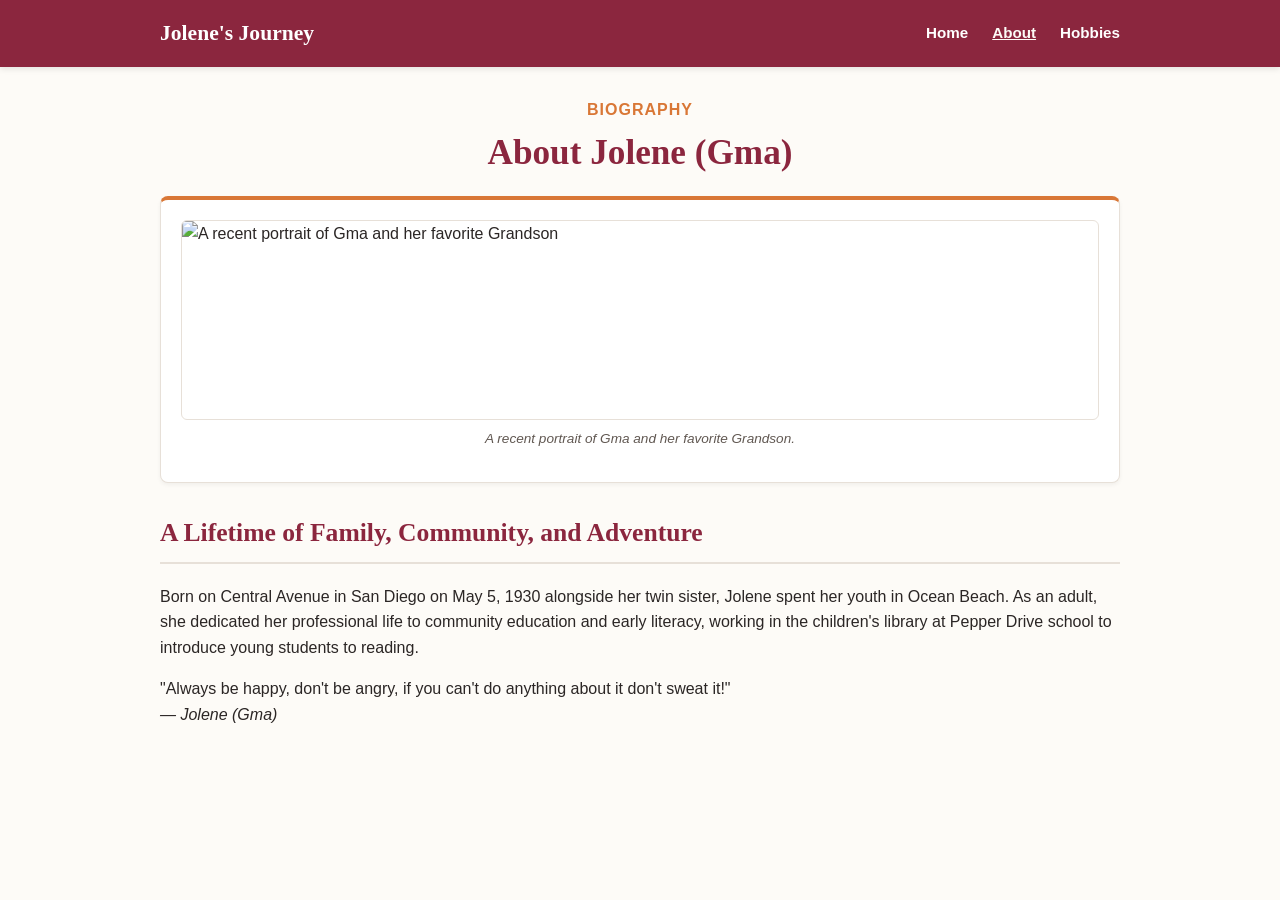
==== about.html @ 8a770721 "Pushing module 6.3 9/13/26" ====
<!--
    Jonathon Walmsley 
    09/13/2026 
    Module 6.3
-->

<!DOCTYPE html>
<html lang="en">
<head>
    <meta charset="UTF-8">
    <meta name="viewport" content="width=device-width, initial-scale=1.0">
    <meta name="description" content="Basic layout for bioSite about page.">
    <title>Jolene's Journey | About</title>
    <link rel="stylesheet" href="css/site.css">
</head>
<body>

    <header>
        <nav>
            <div class="container">
                <span class="brand">Jolene's Journey</span>
                <ul>
                    <li><a href="index.html">Home</a></li>
                    <li><a href="about.html" class="active">About</a></li>
                    <li><a href="hobbies.html">Hobbies</a></li>
                </ul>
            </div>
        </nav>
    </header>


    <div class="container">

        <div class="page-header">
            <p class="subtitle">Biography</p>
            <h1>About Jolene (Gma)</h1>
        </div>

        <div>

            <figure class="card">
                <img src="placeholder.jpg" alt="A recent portrait of Gma and her favorite Grandson">
                <figcaption>A recent portrait of Gma and her favorite Grandson.</figcaption>
            </figure>

                        
            <h2>A Lifetime of Family, Community, and Adventure</h2>
            <p>
                Born on Central Avenue in San Diego on May 5, 1930 alongside her twin sister, Jolene spent her youth in Ocean Beach. As an adult, she dedicated her professional life to community education and early literacy, working in the children's library at Pepper Drive school to introduce young students to reading.
            </p>

            <div class="blockquote-callout">
                <blockquote>
                    "Always be happy, don't be angry, if you can't do anything about it don't sweat it!"
                </blockquote>
                <cite>&mdash; Jolene (Gma)</cite>
            </div>
        </div>

    </div>

</body>
</html>
---- css/site.css ----
/*
    Jonathon Walmsley 
    09/13/2026 
    Module 6.3
*/

:root {
    --primary: #8B263E;       /* Cranberry Rose */
    --secondary: #D97736;     /* Terracotta Gold */
    --accent: #3D6B56;        /* Sage Green */
    --background: #FDFBF7;    /* Warm Parchment */
    --text: #2B2625;          /* Dark Espresso */
    --surface: #FFFFFF;       /* Pure White */
    --border-muted: #E7E0D8;  /* Warm Gray */
    --font-heading: 'Merriweather', Georgia, serif;
    --font-body: 'Open Sans', Arial, sans-serif;
}

* {
    box-sizing: border-box;
    margin: 0;
    padding: 0;
}

body {
    font-family: var(--font-body);
    font-size: 16px;
    line-height: 1.6;
    color: var(--text);
    background-color: var(--background);
    display: flex;
    flex-direction: column;
    min-height: 100vh;
}

/* Headings */
h1, h2, h3 {
    font-family: var(--font-heading);
    color: var(--primary);
    margin-bottom: 12px;
}

h1 {
    font-size: 2.2rem;
    line-height: 1.3;
}

h2 {
    font-size: 1.6rem;
    border-bottom: 2px solid var(--border-muted);
    padding-bottom: 8px;
    margin-top: 30px;
    margin-bottom: 20px;
}

h3 {
    font-size: 1.2rem;
    color: var(--secondary);
    margin-bottom: 10px;
}

p {
    margin-bottom: 16px;
}

.container {
    width: 90%;
    max-width: 960px;
    margin: 0 auto;
}

/* Main Navigation */
header {
    background-color: var(--primary);
    box-shadow: 0 2px 6px rgba(0, 0, 0, 0.1);
}

nav {
    padding: 16px 0;
}

nav .container {
    display: flex;
    justify-content: space-between;
    align-items: center;
}

nav ul {
    display: flex;
    list-style: none;
    gap: 24px;
}

nav ul li a {
    color: #FFFFFF;
    text-decoration: none;
    font-weight: 600;
    font-size: 0.95rem;
}

nav ul li a:hover,
nav ul li a.active {
    color: var(--background);
    text-decoration: underline;
}

.brand {
    color: #FFFFFF;
    font-family: var(--font-heading);
    font-size: 1.35rem;
    font-weight: 700;
}

/* Hero Section */
.hero {
    background-color: #F4EFEB;
    border: 1px solid var(--border-muted);
    border-radius: 12px;
    padding: 40px 24px;
    margin: 30px 0 20px 0;
    text-align: center;
}

.hero p {
    max-width: 700px;
    margin: 0 auto 20px auto;
    font-size: 1.1rem;
}

/* Buttons */
.btn-primary {
    display: inline-block;
    background-color: var(--primary);
    color: #FFFFFF;
    padding: 12px 24px;
    border-radius: 8px;
    font-weight: 600;
    text-decoration: none;
    box-shadow: 0 2px 4px rgba(0, 0, 0, 0.15);
}

.btn-primary:hover {
    background-color: #6F1E31;
    color: #FFFFFF;
    text-decoration: none;
}

/* Card Grid (Landing Page) */
.card-grid {
    display: grid;
    grid-template-columns: repeat(auto-fit, minmax(280px, 1fr));
    gap: 24px;
    margin-bottom: 40px;
}

.card {
    background-color: var(--surface);
    border: 1px solid var(--border-muted);
    border-top: 4px solid var(--secondary);
    border-radius: 8px;
    padding: 20px;
    box-shadow: 0 2px 4px rgba(0, 0, 0, 0.05);
    display: flex;
    flex-direction: column;
}

.card img {
    width: 100%;
    height: 200px;
    object-fit: cover;
    border-radius: 6px;
    border: 1px solid var(--border-muted);
}

.card figcaption {
    font-size: 0.85rem;
    font-style: italic;
    color: #615852;
    margin: 8px 0 12px 0;
    text-align: center;
}

/* Callout / Quote Box */
.quote-block {
    background-color: #F4EFEB;
    border-left: 4px solid var(--accent);
    border-radius: 0 8px 8px 0;
    padding: 20px 24px;
    margin: 24px 0 35px 0;
}

.quote-block blockquote {
    font-family: var(--font-heading);
    font-size: 1.15rem;
    font-style: italic;
    color: var(--text);
    margin-bottom: 6px;
}

.quote-author {
    font-size: 0.9rem;
    font-weight: 600;
    color: var(--accent);
}

/* About Page Styles */
.about-wrapper {
    max-width: 800px;
    margin: 0 auto;
}

.portrait-card {
    background-color: var(--surface);
    border: 1px solid var(--border-muted);
    border-radius: 12px;
    padding: 24px;
    text-align: center;
    margin-bottom: 30px;
    box-shadow: 0 2px 6px rgba(0, 0, 0, 0.05);
}

.portrait-card img {
    max-width: 400px;
    width: 100%;
    height: auto;
    border-radius: 8px;
    border: 1px solid var(--border-muted);
}

.portrait-card figcaption {
    font-size: 0.9rem;
    font-style: italic;
    color: #615852;
    margin-top: 10px;
}

.bio-article {
    background-color: var(--surface);
    border: 1px solid var(--border-muted);
    border-radius: 12px;
    padding: 36px;
    margin-bottom: 35px;
    box-shadow: 0 2px 6px rgba(0, 0, 0, 0.05);
}

.bio-article p {
    font-size: 1.05rem;
    line-height: 1.75;
}

/* Page Header Block */
.page-header {
    text-align: center;
    margin: 30px 0 20px 0;
}

.page-header .subtitle {
    color: var(--secondary);
    font-weight: 600;
    text-transform: uppercase;
    letter-spacing: 1px;
    margin-bottom: 8px;
}

/* Hobbies Alternating Feature Rows */
.feature-list {
    display: flex;
    flex-direction: column;
    gap: 28px;
    margin-bottom: 40px;
}

.feature-row {
    display: flex;
    align-items: center;
    gap: 28px;
    background-color: var(--surface);
    border: 1px solid var(--border-muted);
    border-radius: 12px;
    padding: 24px;
    box-shadow: 0 2px 6px rgba(0, 0, 0, 0.05);
}

.feature-row.reverse {
    flex-direction: row-reverse;
}

.feature-media {
    flex: 1;
    min-width: 260px;
}

.feature-media img {
    width: 100%;
    height: 200px;
    object-fit: cover;
    border-radius: 8px;
    border: 1px solid var(--border-muted);
}

.feature-media figcaption {
    font-size: 0.85rem;
    font-style: italic;
    color: #615852;
    margin-top: 6px;
    text-align: center;
}

.feature-text {
    flex: 1.6;
}

/* General Hyperlinks */
a {
    color: var(--accent);
    text-decoration: none;
    font-weight: 600;
}

a:hover {
    color: var(--primary);
    text-decoration: underline;
}

/* Footer */
footer {
    margin-top: auto;
    background-color: #EDE6DE;
    border-top: 1px solid var(--border-muted);
    padding: 20px 0;
    font-size: 0.9rem;
}

footer .container {
    display: flex;
    justify-content: space-between;
    align-items: center;
    flex-wrap: wrap;
    gap: 12px;
}

@media screen and (max-width: 768px) {
    nav .container {
        flex-direction: column;
        gap: 12px;
    }

    .feature-row,
    .feature-row.reverse {
        flex-direction: column;
        padding: 20px;
    }

    footer .container {
        flex-direction: column;
        text-align: center;
    }
}
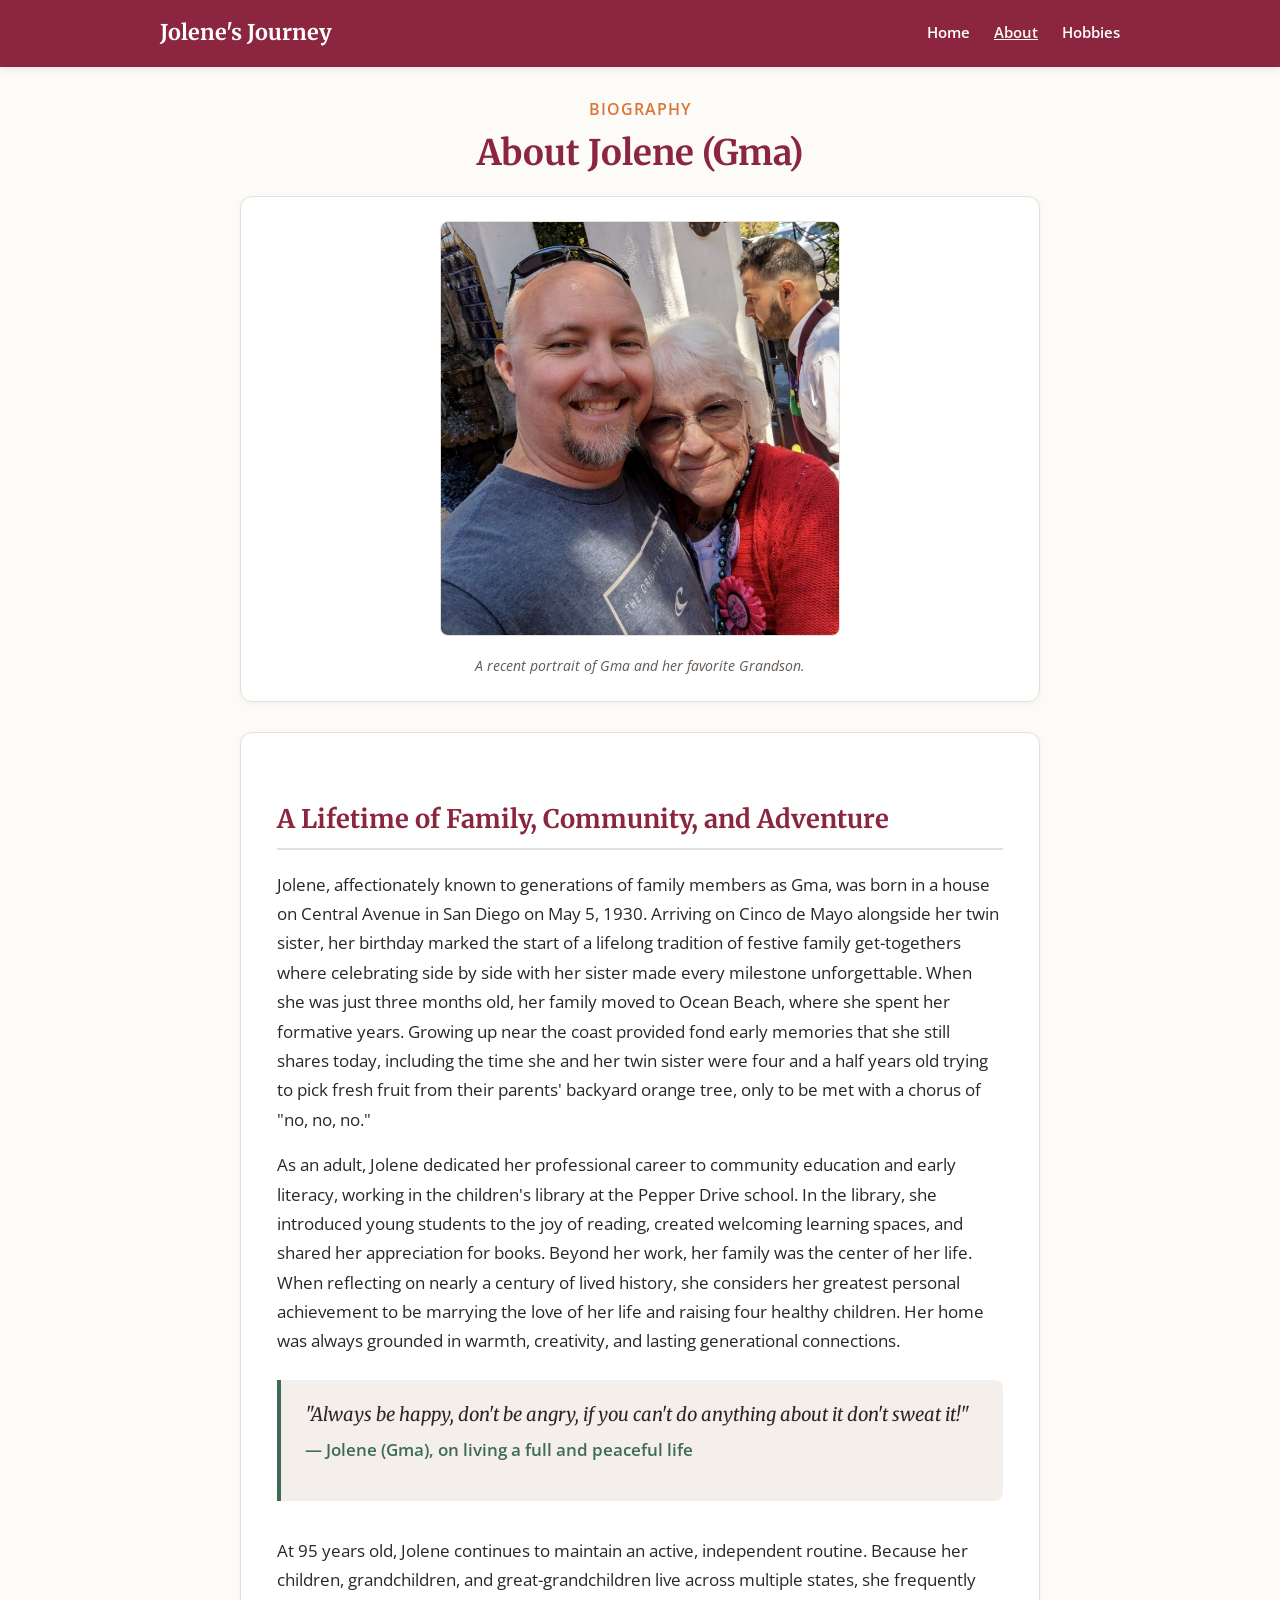
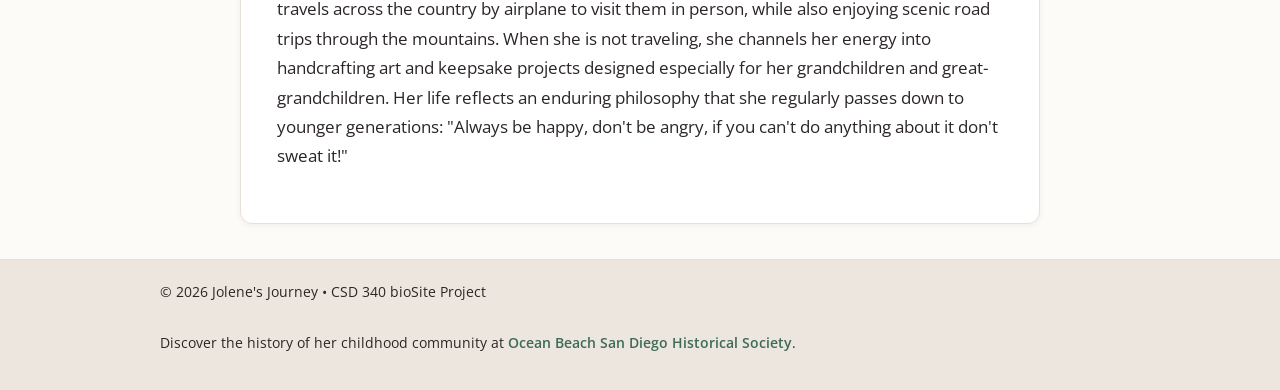
==== commit c49f377a: "Pushing update 9/19/26" ====
--- a/about.html
+++ b/about.html
@@ -1,7 +1,7 @@
 <!--
     Jonathon Walmsley 
-    09/13/2026 
-    Module 6.3
+    09/20/2026 
+    Module 7.2
 -->
 
 <!DOCTYPE html>
@@ -9,8 +9,11 @@
 <head>
     <meta charset="UTF-8">
     <meta name="viewport" content="width=device-width, initial-scale=1.0">
-    <meta name="description" content="Basic layout for bioSite about page.">
+    <meta name="description" content="About Jolene (Gma) - Biography of 95 years of life, family devotion, and career in youth literacy.">
     <title>Jolene's Journey | About</title>
+    <link rel="preconnect" href="https://fonts.googleapis.com">
+    <link rel="preconnect" href="https://fonts.gstatic.com" crossorigin>
+    <link href="https://fonts.googleapis.com/css2?family=Merriweather:wght@400;700&family=Open+Sans:wght@400;600&display=swap" rel="stylesheet">
     <link rel="stylesheet" href="css/site.css">
 </head>
 <body>
@@ -28,36 +31,54 @@
         </nav>
     </header>
 
-
-    <div class="container">
-
-        <div class="page-header">
+    <main class="container about-wrapper">
+        
+        <section class="page-header">
             <p class="subtitle">Biography</p>
             <h1>About Jolene (Gma)</h1>
+        </section>
+
+        <div class="portrait-card">
+            <figure>
+                <img src="images/About.jpg" alt="A recent portrait of Gma and her favorite Grandson">
+                <figcaption>A recent portrait of Gma and her favorite Grandson.</figcaption>
+            </figure>
         </div>
 
-        <div>
-
-            <figure class="card">
-                <img src="placeholder.jpg" alt="A recent portrait of Gma and her favorite Grandson">
-                <figcaption>A recent portrait of Gma and her favorite Grandson.</figcaption>
-            </figure>
-
-                        
+        <article class="bio-article">
             <h2>A Lifetime of Family, Community, and Adventure</h2>
+            
             <p>
-                Born on Central Avenue in San Diego on May 5, 1930 alongside her twin sister, Jolene spent her youth in Ocean Beach. As an adult, she dedicated her professional life to community education and early literacy, working in the children's library at Pepper Drive school to introduce young students to reading.
+                Jolene, affectionately known to generations of family members as Gma, was born in a house on Central Avenue in San Diego on May 5, 1930. Arriving on Cinco de Mayo alongside her twin sister, her birthday marked the start of a lifelong tradition of festive family get-togethers where celebrating side by side with her sister made every milestone unforgettable. When she was just three months old, her family moved to Ocean Beach, where she spent her formative years. Growing up near the coast provided fond early memories that she still shares today, including the time she and her twin sister were four and a half years old trying to pick fresh fruit from their parents' backyard orange tree, only to be met with a chorus of "no, no, no."
             </p>
 
-            <div class="blockquote-callout">
+            <p>
+                As an adult, Jolene dedicated her professional career to community education and early literacy, working in the children's library at the Pepper Drive school. In the library, she introduced young students to the joy of reading, created welcoming learning spaces, and shared her appreciation for books. Beyond her work, her family was the center of her life. When reflecting on nearly a century of lived history, she considers her greatest personal achievement to be marrying the love of her life and raising four healthy children. Her home was always grounded in warmth, creativity, and lasting generational connections.
+            </p>
+
+            <div class="quote-block">
                 <blockquote>
                     "Always be happy, don't be angry, if you can't do anything about it don't sweat it!"
                 </blockquote>
-                <cite>&mdash; Jolene (Gma)</cite>
+                <p class="quote-author">&mdash; Jolene (Gma), on living a full and peaceful life</p>
             </div>
+
+            <p>
+                At 95 years old, Jolene continues to maintain an active, independent routine. Because her children, grandchildren, and great-grandchildren live across multiple states, she frequently travels across the country by airplane to visit them in person, while also enjoying scenic road trips through the mountains. When she is not traveling, she channels her energy into handcrafting art and keepsake projects designed especially for her grandchildren and great-grandchildren. Her life reflects an enduring philosophy that she regularly passes down to younger generations: "Always be happy, don't be angry, if you can't do anything about it don't sweat it!"
+            </p>
+        </article>
+
+    </main>
+
+    <footer>
+        <div class="container">
+            <p>&copy; 2026 Jolene's Journey &bull; CSD 340 bioSite Project</p>
+            <p>
+                Discover the history of her childhood community at 
+                <a href="https://oceanbeachsandiego.com/" target="_blank" rel="noopener noreferrer">Ocean Beach San Diego Historical Society</a>.
+            </p>
         </div>
-
-    </div>
+    </footer>
 
 </body>
 </html>
--- a/css/site.css
+++ b/css/site.css
@@ -1,7 +1,7 @@
 /*
     Jonathon Walmsley 
-    09/13/2026 
-    Module 6.3
+    09/20/2026 
+    Module 7.2
 */
 
 :root {
@@ -85,30 +85,30 @@
     align-items: center;
 }
 
-nav ul {
-    display: flex;
-    list-style: none;
-    gap: 24px;
-}
-
-nav ul li a {
-    color: #FFFFFF;
-    text-decoration: none;
-    font-weight: 600;
-    font-size: 0.95rem;
-}
-
-nav ul li a:hover,
-nav ul li a.active {
-    color: var(--background);
-    text-decoration: underline;
-}
-
 .brand {
     color: #FFFFFF;
     font-family: var(--font-heading);
     font-size: 1.35rem;
     font-weight: 700;
+}
+
+nav ul {
+    display: flex;
+    list-style: none;
+    gap: 24px;
+}
+
+nav ul li a {
+    color: #FFFFFF;
+    text-decoration: none;
+    font-weight: 600;
+    font-size: 0.95rem;
+}
+
+nav ul li a:hover,
+nav ul li a.active {
+    color: var(--background);
+    text-decoration: underline;
 }
 
 /* Hero Section */
